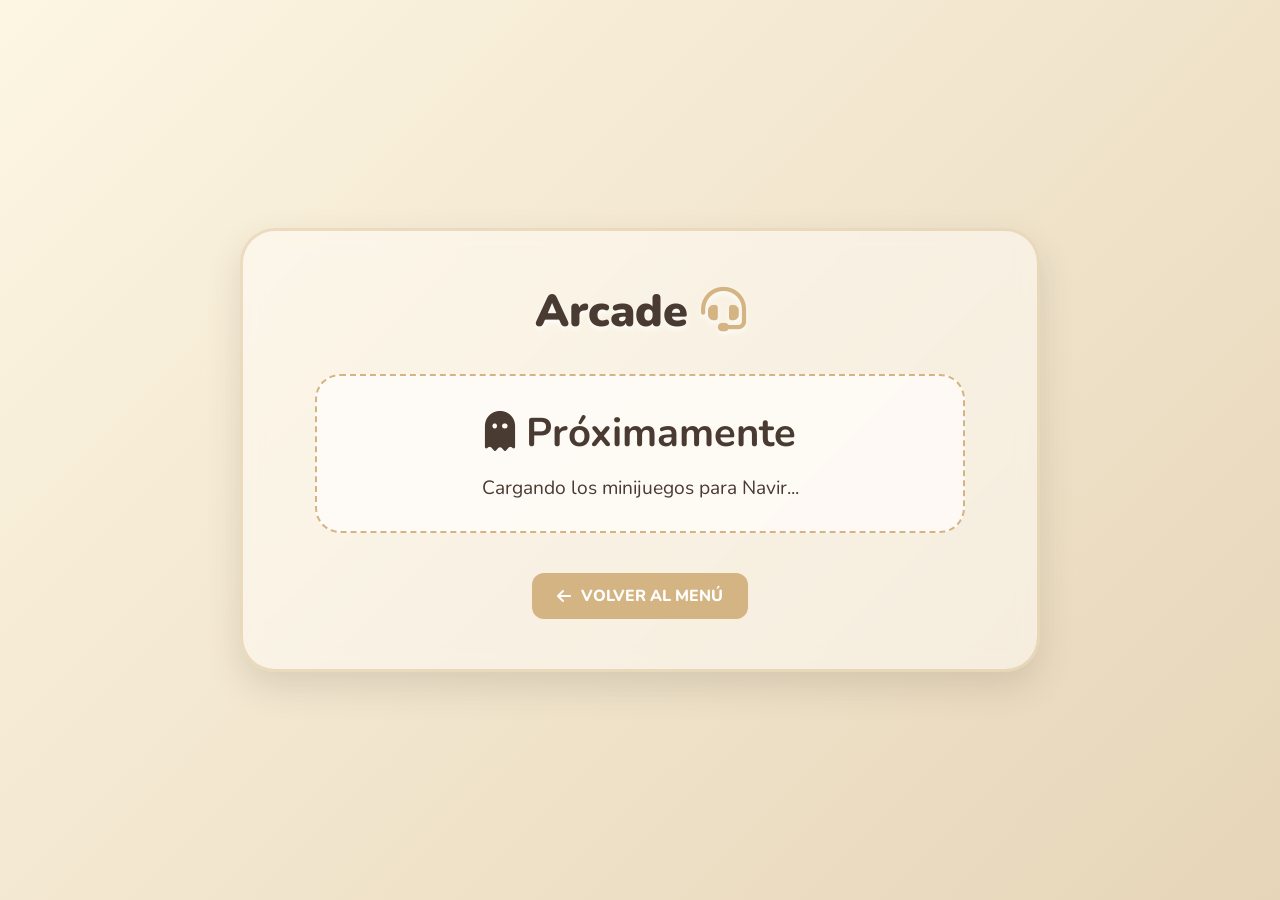
==== juegos.html @ 5323a705 "|" ====
<!DOCTYPE html>
<html lang="es">
<head>
    <meta charset="UTF-8">
    <meta name="viewport" content="width=device-width, initial-scale=1.0">
    <title>Mini Juegos - Navir 🐾</title>
    <link rel="stylesheet" href="https://cdnjs.cloudflare.com/ajax/libs/font-awesome/6.4.0/css/all.min.css">
    <link rel="stylesheet" href="style.css">
</head>
<body>
    <div class="game-container">
        <h2>Arcade <i class="fa-solid fa-headset" style="color: var(--marron-suave);"></i></h2>
        <br>
        <div class="cancion-card" style="text-align: center;">
            <h3 style="font-size: 2.5rem; color: var(--texto-oscuro);"><i class="fa-solid fa-ghost"></i> Próximamente</h3>
            <p style="margin-top: 15px; font-size: 1.2rem; font-family: var(--main-font);">Cargando los minijuegos para Navir...</p>
        </div>
        <a href="index.html" class="btn-back"><i class="fa-solid fa-arrow-left"></i> Volver al Menú</a>
    </div>
    <script src="script.js"></script>
</body>
</html>
---- style.css ----
/* Importar Google Fonts */
@import url('https://fonts.googleapis.com/css2?family=Caveat:wght@500;700&family=Nunito:ital,wght@0,400;0,700;0,900;1,400&display=swap');

:root {
    /* Paleta cálida, juguetona y tierno */
    --fondo-claro: #FDF6E3;      
    --fondo-medio: #E6D5B8;      
    --marron-suave: #D4B483;     
    --texto-oscuro: #4A3B32;     
    --texto-medio: #735D4E;      
    --blanco-crema: #FFFDF9;     
    
    --main-font: 'Nunito', sans-serif;
    --hand-font: 'Caveat', cursive; 
}

* {
    margin: 0;
    padding: 0;
    box-sizing: border-box;
}

body {
    background: linear-gradient(135deg, var(--fondo-claro), var(--fondo-medio), var(--marron-suave));
    background-size: 200% 200%;
    animation: gradientBG 20s ease infinite;
    color: var(--texto-oscuro);
    font-family: var(--main-font);
    display: flex;
    justify-content: center;
    align-items: center;
    min-height: 100vh;
    padding: 20px;
    overflow-x: hidden;
}

@keyframes gradientBG {
    0% { background-position: 0% 50%; }
    50% { background-position: 100% 50%; }
    100% { background-position: 0% 50%; }
}

/* EFECTO NIEVE */
.snow-container {
    position: fixed;
    top: 0; left: 0; width: 100vw; height: 100vh;
    pointer-events: none;
    z-index: 0; 
    overflow: hidden;
}

.snowflake {
    position: absolute;
    top: -10vh;
    color: rgba(255, 255, 255, 0.9); 
    text-shadow: 0 0 8px rgba(255, 255, 255, 0.8);
    will-change: transform; 
}

/* Contenedor principal */
.game-container {
    width: 100%;
    max-width: 800px;
    background: rgba(255, 253, 249, 0.5); 
    border: 3px solid rgba(212, 180, 131, 0.4);
    border-radius: 35px; 
    padding: 50px 40px;
    box-shadow: 0 15px 35px rgba(74, 59, 50, 0.15); 
    backdrop-filter: blur(10px);
    -webkit-backdrop-filter: blur(10px);
    text-align: center;
    position: relative;
    z-index: 10; 
    animation: float 5s ease-in-out infinite;
}

@keyframes float {
    0% { transform: translateY(0px); }
    50% { transform: translateY(-8px); }
    100% { transform: translateY(0px); }
}

h1, h2 {
    color: var(--texto-oscuro);
    margin-bottom: 10px;
    font-size: 2.8rem;
    font-weight: 900;
    text-shadow: 0 3px 5px rgba(255, 255, 255, 0.8); 
}

.subtitle {
    font-size: 1.2rem;
    color: var(--texto-medio);
    margin-bottom: 40px;
    font-weight: 700;
}

/* Decoraciones */
.decoracion {
    position: absolute;
    color: rgba(212, 180, 131, 0.3); 
    font-size: 3.5rem;
    pointer-events: none;
    transition: all 0.5s ease;
}
.game-container:hover .decoracion { transform: scale(1.1) rotate(15deg); color: rgba(212, 180, 131, 0.5); }
.decor-tl { top: 30px; left: 30px; }
.decor-br { bottom: 30px; right: 30px; }

/* Botones */
.menu-grid {
    display: flex;
    flex-direction: column;
    gap: 20px;
    width: 100%;
    max-width: 400px;
    margin: 0 auto;
}

.btn-game {
    background: var(--blanco-crema);
    color: var(--texto-oscuro);
    border: 3px solid var(--marron-suave);
    padding: 16px;
    font-size: 1.2rem;
    font-weight: 800;
    border-radius: 20px;
    cursor: pointer;
    transition: all 0.3s ease;
    text-transform: uppercase;
    text-decoration: none;
    display: flex;
    align-items: center;
    justify-content: center;
    gap: 15px; 
    box-shadow: 0 8px 15px rgba(74, 59, 50, 0.1);
}

.btn-game i { font-size: 1.5rem; color: var(--marron-suave); transition: 0.3s; } 

.btn-game:hover {
    background-color: var(--texto-oscuro);
    color: var(--blanco-crema);
    border-color: var(--texto-oscuro);
    transform: translateY(-5px) scale(1.02);
    box-shadow: 0 12px 20px rgba(74, 59, 50, 0.3);
}
.btn-game:hover i { color: var(--blanco-crema); }

.btn-back {
    display: inline-flex;
    align-items: center;
    gap: 10px;
    margin-top: 40px;
    background-color: var(--marron-suave);
    color: #fff;
    text-decoration: none;
    padding: 12px 25px;
    border-radius: 12px;
    font-weight: 800;
    transition: all 0.3s ease;
    text-transform: uppercase;
}

.btn-back:hover { background-color: var(--texto-oscuro); transform: scale(1.05); }

/* Tipografía de la canción */
.lyrics {
    font-family: var(--hand-font);
    font-size: 1.8rem;
    line-height: 1.5;
    max-height: 50vh;
    overflow-y: auto;
    padding: 10px 20px;
    color: var(--texto-oscuro);
    text-align: center;
}
.lyrics::-webkit-scrollbar { width: 8px; }
.lyrics::-webkit-scrollbar-thumb { background: var(--marron-suave); border-radius: 10px; }

.cancion-card {
    background: rgba(255, 253, 249, 0.8);
    padding: 30px;
    border-radius: 25px;
    border: 2px dashed var(--marron-suave);
    max-width: 650px;
    margin: 0 auto;
}

/* RECUERDOS */
.recuerdos-wrapper {
    display: flex;
    flex-direction: column;
    align-items: center;
    width: 100%;
    max-width: 1200px;
    z-index: 10; 
    position: relative;
}

.memory-board {
    display: flex;
    flex-wrap: wrap;
    justify-content: center;
    align-items: center;
    gap: 30px;
    margin-top: 30px;
    width: 100%;
}

.memory-item {
    transition: transform 0.4s cubic-bezier(0.175, 0.885, 0.32, 1.275), box-shadow 0.4s ease;
    cursor: pointer;
    position: relative;
    box-shadow: 0 10px 25px rgba(74, 59, 50, 0.2);
}

.memory-item:hover {
    transform: scale(1.1) rotate(0deg) !important;
    z-index: 100;
    box-shadow: 0 20px 40px rgba(74, 59, 50, 0.4);
}

.polaroid {
    background: #fff;
    padding: 15px 15px 45px 15px;
    border-radius: 4px;
    width: 260px;
}
.polaroid img {
    width: 100%;
    height: 220px;
    object-fit: cover;
}

.note {
    background: #FFFDF9; 
    color: var(--texto-oscuro);
    padding: 25px;
    border-radius: 5px;
    font-family: var(--hand-font);
    font-size: 1.6rem; 
    line-height: 1.3;
    position: relative;
    border: 1px solid rgba(212, 180, 131, 0.3);
}

.note::before, .polaroid::before {
    content: "";
    position: absolute;
    top: -12px;
    left: 50%;
    transform: translateX(-50%) rotate(-2deg);
    width: 100px;
    height: 30px;
    background: rgba(255, 255, 255, 0.6);
    box-shadow: 0 1px 3px rgba(74, 59, 50, 0.1);
    backdrop-filter: blur(2px);
}

.rot-1 { transform: rotate(-4deg); }
.rot-2 { transform: rotate(5deg); }
.rot-3 { transform: rotate(-3deg); }
.rot-4 { transform: rotate(4deg); }
.rot-5 { transform: rotate(-6deg); }

/* RELOJ */
#reloj {
    display: flex;
    justify-content: center;
    gap: 15px;
    margin-top: 10px;
}

.tiempo-box {
    display: flex;
    flex-direction: column;
    align-items: center;
    background: rgba(255, 255, 255, 0.4);
    padding: 8px 12px;
    border-radius: 10px;
    min-width: 60px;
}

.tiempo-box strong {
    font-size: 1.4rem;
    color: var(--texto-oscuro);
}

.tiempo-box span {
    font-size: 0.7rem;
    text-transform: uppercase;
    font-family: var(--main-font);
}

/* CARTA ROMÁNTICA */
.body-carta {
    margin: 0;
    padding: 0;
    min-height: 100vh;
    background: #f7eedf;
    font-family: 'Quicksand', sans-serif;
    display: flex;
    justify-content: center;
    align-items: center;
    position: relative;
    overflow-x: hidden;
}

.patrones-fondo {
    position: absolute;
    inset: 0;
    z-index: 0;
    overflow: hidden;
    pointer-events: none;
}

.manchas-beige {
    position: absolute;
    inset: 0;
    background-image:
        radial-gradient(circle at 15% 20%, rgba(139,87,42,.18) 0%, transparent 30%),
        radial-gradient(circle at 85% 75%, rgba(120,70,30,.15) 0%, transparent 35%),
        radial-gradient(circle at 50% 90%, rgba(160,104,60,.15) 0%, transparent 25%),
        radial-gradient(circle at 75% 15%, rgba(120,70,30,.12) 0%, transparent 30%);
}

.huellas-patas {
    position: absolute;
    inset: 0;
    opacity: .18;
    background-image:
        url("data:image/svg+xml,%3Csvg xmlns='http://www.w3.org/2000/svg' width='80' height='80'%3E%3Cg fill='%238d7154'%3E%3Ccircle cx='20' cy='20' r='4'/%3E%3Ccircle cx='40' cy='20' r='4'/%3E%3Ccircle cx='30' cy='10' r='4'/%3E%3Ccircle cx='30' cy='30' r='6'/%3E%3C/g%3E%3C/svg%3E");
    background-size: 90px;
    background-repeat: repeat;
    transform: rotate(-8deg);
}

.estrellas {
    position: absolute;
    inset: 0;
    background-image: radial-gradient(circle, rgba(255,255,255,.8) 1.5px, transparent 2px);
    background-size: 120px 120px;
    opacity: .35;
}

.corazon {
    position: absolute;
    opacity: .12;
    animation: flotar 6s ease-in-out infinite;
}

@keyframes flotar {
    0%,100% { transform: translateY(0); }
    50% { transform: translateY(-15px); }
}

.contenedor-carta {
    position: relative;
    z-index: 1;
    display: flex;
    flex-wrap: wrap;
    max-width: 1150px;
    width: 90%;
    gap: 60px;
    align-items: center;
}

.lado-fotos {
    flex: 1;
    min-width: 320px;
    display: grid;
    grid-template-columns: repeat(2, 1fr);
    gap: 20px;
}

.polaroid-wrapper {
    position: relative;
    background: white;
    padding: 10px 10px 30px;
    border-radius: 8px;
    box-shadow: 0 10px 25px rgba(0,0,0,.12);
    transition: .3s ease;
}

.polaroid-wrapper::before {
    content: "";
    position: absolute;
    width: 60px;
    height: 20px;
    background: rgba(255,230,180,.8);
    top: -10px;
    left: 50%;
    transform: translateX(-50%) rotate(-5deg);
    border-radius: 4px;
}

.foto-carta {
    width: 100%;
    aspect-ratio: 1/1;
    object-fit: cover;
    border-radius: 4px;
}

.lado-fotos .polaroid-wrapper:nth-child(1){ transform: rotate(-5deg); }
.lado-fotos .polaroid-wrapper:nth-child(2){ transform: rotate(4deg); }
.lado-fotos .polaroid-wrapper:nth-child(3){ transform: rotate(3deg); }
.lado-fotos .polaroid-wrapper:nth-child(4){ transform: rotate(-4deg); }

.polaroid-wrapper:hover {
    transform: scale(1.08) rotate(0deg) !important;
    z-index: 2;
}

.lado-texto {
    flex: 1.2;
    min-width: 320px;
}

.tarjeta-carta {
    position: relative;
    background: #fffefb;
    padding: 45px;
    border-radius: 15px;
    border: 1px solid #e5dac7;
    box-shadow: 0 20px 40px rgba(0,0,0,.12), 0 10px 20px rgba(0,0,0,.08);
}

.tarjeta-carta::before {
    content: '';
    position: absolute;
    top: -18px;
    left: 20px;
    width: calc(100% - 40px);
    height: 60px;
    background: #f3e8d5;
    border-radius: 10px 10px 0 0;
    z-index: -1;
}

.titulo-carta {
    font-family: 'Caveat', cursive;
    font-size: 4rem;
    color: #333;
    margin-bottom: 5px;
}

.adorno-titulo {
    font-size: 1.5rem;
    margin-bottom: 20px;
}

.parrafo-carta {
    font-size: 1.1rem;
    line-height: 1.8;
    color: #444;
}

.final-carta {
    font-family: 'Caveat', cursive;
    font-size: 3rem;
    margin-top: 25px;
    color: #222;
}

.boton-volver-carta {
    display: inline-block;
    margin-top: 35px;
    padding: 12px 28px;
    border-radius: 30px;
    text-decoration: none;
    border: 1px solid #d3c6b0;
    color: #555;
    transition: .3s;
}

.boton-volver-carta:hover {
    background: #efe3d0;
    transform: translateY(-2px);
}

/* =========================================
   REPRODUCTOR DE MÚSICA (ESCRITORIO)
   ========================================= */
.music-card {
    margin: 35px auto;
    max-width: 600px;
    background: rgba(255,253,249,.85);
    border-radius: 30px;
    padding: 30px;
    display: flex;
    align-items: center;
    gap: 30px;
    box-shadow: 0 15px 35px rgba(74,59,50,.15);
    border: 2px solid rgba(212,180,131,.25);
}

.music-cover {
    width: 110px;
    height: 110px;
    border-radius: 25px;
    background: linear-gradient(135deg,#f5e2ba,#d4b483);
    display: flex;
    justify-content: center;
    align-items: center;
    font-size: 3rem;
    flex-shrink: 0;
}

.music-info {
    flex: 1;
    text-align: center;
}

.music-info h3 {
    margin: 0;
    font-size: 2rem;
    font-weight: 900;
}

.music-info p {
    margin-top: 8px;
    margin-bottom: 20px;
    color: var(--texto-medio);
    font-size: 1.1rem;
}

.player-controls {
    display: flex;
    justify-content: center;
    align-items: center;
    gap: 20px;
    margin-bottom: 18px;
}

.player-controls button {
    width: 55px;
    height: 55px;
    border: none;
    border-radius: 50%;
    background: var(--marron-suave);
    color: white;
    cursor: pointer;
    transition: .3s;
    font-size: 1rem;
}

.player-controls button:hover {
    transform: scale(1.1);
}

#playBtn {
    width: 70px;
    height: 70px;
    font-size: 1.3rem;
}

.music-footer {
    display: flex;
    justify-content: center;
    align-items: center;
    gap: 10px;
    color: var(--texto-medio);
    font-size: 1.1rem;
}

/* =========================================
   NUEVO REAJUSTE RESPONSIVE (Móviles y Tablets)
   ========================================= */

/* Pantallas medianas y móviles grandes (hasta 768px) */
@media (max-width: 768px) {
    /* Ajustes generales */
    body { padding: 10px; }
    h1 { font-size: 2.2rem; }
    h2 { font-size: 1.8rem; }
    .decoracion { display: none; } /* Ocultamos decoraciones para no saturar la pantalla */

    /* Contenedor principal */
    .game-container { 
        padding: 30px 20px; 
        width: 100%;
        box-sizing: border-box;
        border-radius: 25px;
    }

    /* Botones y Menú */
    .menu-grid { width: 100%; }
    .btn-game { padding: 14px; font-size: 1.1rem; }

    /* Reloj y Tiempos */
    #reloj { flex-wrap: wrap; gap: 10px; }
    .tiempo-box { min-width: 65px; flex: 1; }

    /* Recuerdos y Polaroids */
    .memory-board { flex-direction: column; gap: 20px; }
    .polaroid, .note { 
        width: 100%; 
        max-width: 320px; 
        box-sizing: border-box; 
    }
    .note { font-size: 1.4rem; }
    .lyrics { font-size: 1.4rem; padding: 10px; }
    
    /* Quitamos rotaciones en móviles para evitar scroll horizontal y desbordes */
    .rot-1, .rot-2, .rot-3, .rot-4, .rot-5 { 
        transform: rotate(0deg); 
        margin-bottom: 10px; 
    }
    .memory-item:hover { transform: scale(1.02) !important; } 

    /* Carta Premium */
    .contenedor-carta {
        flex-direction: column;
        gap: 30px;
        padding: 10px;
        width: 100%;
        box-sizing: border-box;
    }
    .tarjeta-carta { padding: 25px 20px; width: 100%; box-sizing: border-box; }
    .titulo-carta { text-align: center; font-size: 3.2rem; }
    .adorno-titulo, .parrafo-carta, .final-carta { text-align: center; }

    /* Reproductor de Música */
    .music-card {
        flex-direction: column;
        padding: 25px 20px;
        gap: 20px;
        width: 100%; 
        box-sizing: border-box;
    }
    .music-cover {
        width: 90px;
        height: 90px;
        font-size: 2.5rem;
    }
    .music-info h3 { font-size: 1.6rem; }
    .player-controls { gap: 15px; }
    #playBtn { width: 60px; height: 60px; font-size: 1.1rem; }
    .player-controls button { width: 45px; height: 45px; }
}

/* Celulares muy pequeños (hasta 480px) */
@media (max-width: 480px) {
    h1 { font-size: 1.8rem; }
    .game-container { padding: 25px 15px; }
    
    .btn-game { font-size: 1rem; padding: 12px; }
    .btn-game i { font-size: 1.2rem; }

    /* Forzamos que las fotos de la carta vayan en 1 sola columna */
    .lado-fotos {
        grid-template-columns: 1fr;
        gap: 15px;
        width: 100%;
    }
    .lado-fotos .polaroid-wrapper { transform: rotate(0deg) !important; width: 100%; box-sizing: border-box; }
    .polaroid-wrapper:hover { transform: scale(1.02) !important; }

    .titulo-carta { font-size: 2.8rem; }
    .parrafo-carta { font-size: 1rem; }
}
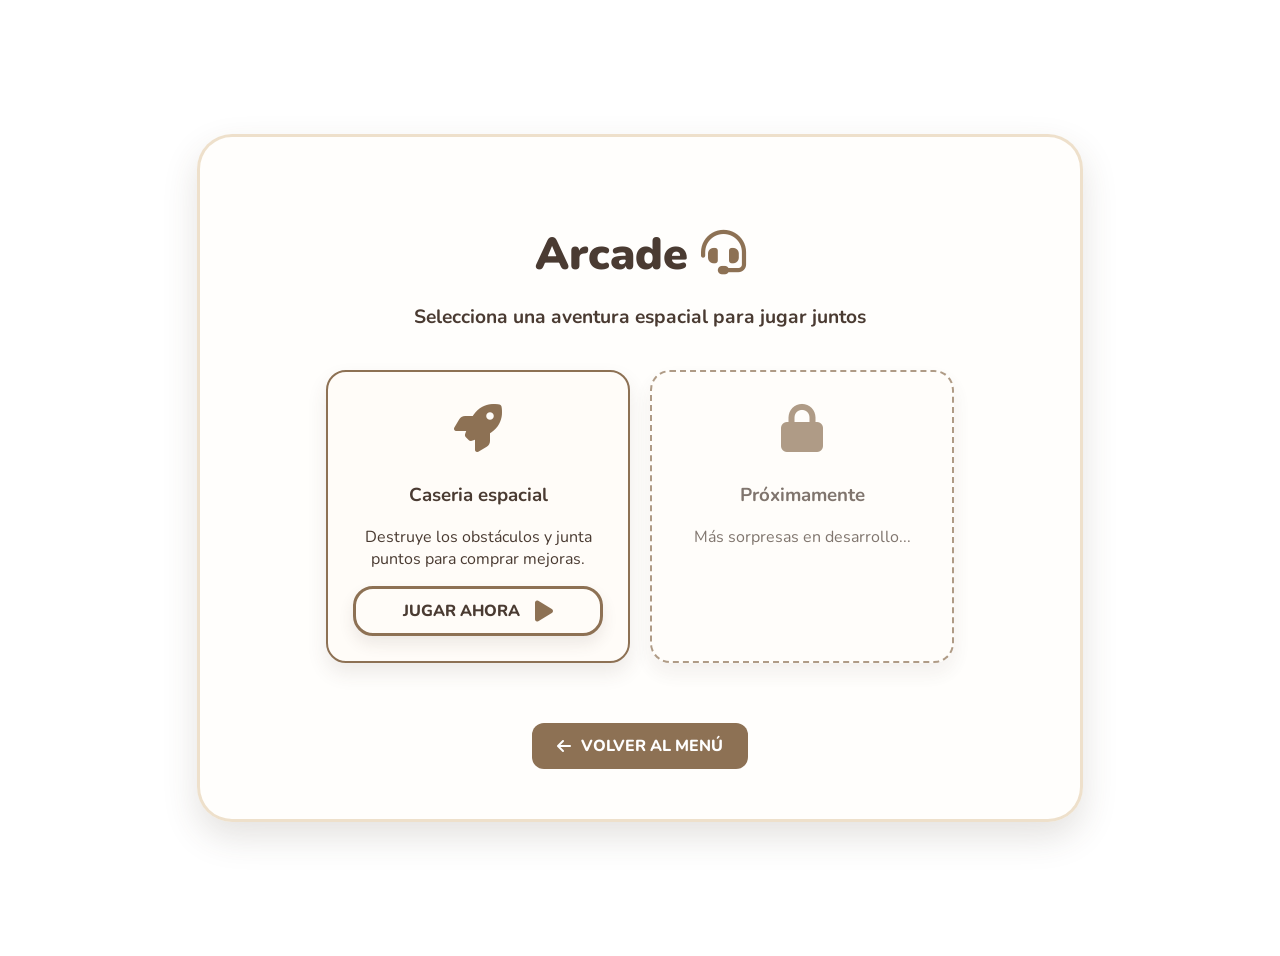
==== commit df720de5: "1" ====
--- a/juegos.html
+++ b/juegos.html
@@ -3,18 +3,37 @@
 <head>
     <meta charset="UTF-8">
     <meta name="viewport" content="width=device-width, initial-scale=1.0">
-    <title>Mini Juegos - Navir 🐾</title>
+    <title>Mini Juegos - Navir 🤍</title>
     <link rel="stylesheet" href="https://cdnjs.cloudflare.com/ajax/libs/font-awesome/6.4.0/css/all.min.css">
     <link rel="stylesheet" href="style.css">
+    <link rel="stylesheet" href="arcade.css">
 </head>
 <body>
     <div class="game-container">
         <h2>Arcade <i class="fa-solid fa-headset" style="color: var(--marron-suave);"></i></h2>
-        <br>
-        <div class="cancion-card" style="text-align: center;">
-            <h3 style="font-size: 2.5rem; color: var(--texto-oscuro);"><i class="fa-solid fa-ghost"></i> Próximamente</h3>
-            <p style="margin-top: 15px; font-size: 1.2rem; font-family: var(--main-font);">Cargando los minijuegos para Navir...</p>
+        <p class="subtitle">Selecciona una aventura espacial para jugar juntos</p>
+        
+        <div class="arcade-grid">
+            <!-- Tarjeta del Juego de la Navecita -->
+            <div class="arcade-card">
+                <div class="arcade-icon">
+                    <i class="fa-solid fa-rocket"></i>
+                </div>
+                <h3>Caseria espacial</h3>
+                <p>Destruye los obstáculos y junta puntos para comprar mejoras.</p>
+                <a href="navecita.html" class="btn-game btn-play">Jugar Ahora <i class="fa-solid fa-play"></i></a>
+            </div>
+
+            <!-- Espacio para futuros juegos -->
+            <div class="arcade-card locked">
+                <div class="arcade-icon">
+                    <i class="fa-solid fa-lock"></i>
+                </div>
+                <h3>Próximamente</h3>
+                <p>Más sorpresas en desarrollo...</p>
+            </div>
         </div>
+
         <a href="index.html" class="btn-back"><i class="fa-solid fa-arrow-left"></i> Volver al Menú</a>
     </div>
     <script src="script.js"></script>
--- a/style.css
+++ b/style.css
@@ -1,24 +1,48 @@
 /* Importar Google Fonts */
 @import url('https://fonts.googleapis.com/css2?family=Caveat:wght@500;700&family=Nunito:ital,wght@0,400;0,700;0,900;1,400&display=swap');
 
+/* ===========================
+   VARIABLES Y ESTILO GENERAL
+   =========================== */
 :root {
-    /* Paleta cálida, juguetona y tierno */
-    --fondo-claro: #FDF6E3;      
-    --fondo-medio: #E6D5B8;      
-    --marron-suave: #D4B483;     
-    --texto-oscuro: #4A3B32;     
-    --texto-medio: #735D4E;      
-    --blanco-crema: #FFFDF9;     
-    
+    --bg-color: #fffefb; /* Beige claro */
+    --texto-oscuro: #4a3b32; /* Marrón oscuro */
+    --marron-suave: #8d7154; /* Marrón medio */
+    --detalles: #b88d56; /* Ocre/Dorado */
+    --acento-rojo: #e63946;
+    --acento-naranja: #fca311;
     --main-font: 'Nunito', sans-serif;
-    --hand-font: 'Caveat', cursive; 
-}
-
-* {
+}
+
+.game-body {
+    background-color: var(--bg-color);
+    background-image: radial-gradient(var(--detalles) 1px, transparent 1px);
+    background-size: 30px 30px;
+    font-family: var(--main-font);
+    color: var(--texto-oscuro);
+    display: flex;
+    justify-content: center;
+    align-items: center;
+    min-height: 100vh;
     margin: 0;
-    padding: 0;
-    box-sizing: border-box;
-}
+    padding: 10px;
+}
+
+.glass-container {
+    background: rgba(255, 255, 255, 0.7);
+    backdrop-filter: blur(10px);
+    -webkit-backdrop-filter: blur(10px);
+    border: 1px solid rgba(255, 255, 255, 0.5);
+    border-radius: 24px;
+    padding: 20px;
+    box-shadow: 0 8px 32px rgba(74, 59, 50, 0.15);
+    width: 100%;
+    max-width: 500px;
+    display: flex;
+    flex-direction: column;
+    gap: 15px;
+}
+
 
 body {
     background: linear-gradient(135deg, var(--fondo-claro), var(--fondo-medio), var(--marron-suave));
@@ -38,23 +62,6 @@
     0% { background-position: 0% 50%; }
     50% { background-position: 100% 50%; }
     100% { background-position: 0% 50%; }
-}
-
-/* EFECTO NIEVE */
-.snow-container {
-    position: fixed;
-    top: 0; left: 0; width: 100vw; height: 100vh;
-    pointer-events: none;
-    z-index: 0; 
-    overflow: hidden;
-}
-
-.snowflake {
-    position: absolute;
-    top: -10vh;
-    color: rgba(255, 255, 255, 0.9); 
-    text-shadow: 0 0 8px rgba(255, 255, 255, 0.8);
-    will-change: transform; 
 }
 
 /* Contenedor principal */
@@ -222,7 +229,7 @@
 }
 
 .polaroid {
-    background: #fff;
+    background: #fdcc83;
     padding: 15px 15px 45px 15px;
     border-radius: 4px;
     width: 260px;
@@ -234,7 +241,7 @@
 }
 
 .note {
-    background: #FFFDF9; 
+    background: #f3e8d1; 
     color: var(--texto-oscuro);
     padding: 25px;
     border-radius: 5px;
@@ -659,4 +666,196 @@
 
     .titulo-carta { font-size: 2.8rem; }
     .parrafo-carta { font-size: 1rem; }
-}+}
+
+/* ===========================
+   MODAL MENSAJITOS
+=========================== */
+
+.btn-flotante{
+    position:fixed;
+    right:35px;
+    bottom:35px;
+    width:65px;
+    height:65px;
+    border:none;
+    border-radius:50%;
+    background:#d4b483;
+    color:#fff;
+    font-size:1.5rem;
+    cursor:pointer;
+    box-shadow:0 10px 25px rgba(0,0,0,.25);
+    transition:.3s;
+    z-index:1000;
+}
+
+.btn-flotante:hover{
+    transform:scale(1.08) rotate(90deg);
+    background:#b88d56;
+}
+
+.modal-oculto{
+    position:fixed;
+    inset:0;
+    background:rgba(0,0,0,.45);
+    display:none;
+    justify-content:center;
+    align-items:center;
+    z-index:9999;
+    backdrop-filter:blur(5px);
+}
+
+.modal-oculto.activo{
+    display:flex;
+}
+
+.modal-contenido{
+    width:420px;
+    max-width:90%;
+    background:#fffefb;
+    border-radius:18px;
+    padding:30px;
+    box-shadow:0 20px 50px rgba(0,0,0,.25);
+    border:2px solid rgba(212,180,131,.3);
+    animation:aparecer .35s ease;
+}
+
+@keyframes aparecer{
+    from{
+        transform:translateY(30px) scale(.9);
+        opacity:0;
+    }
+    to{
+        transform:translateY(0) scale(1);
+        opacity:1;
+    }
+}
+
+.modal-contenido h3{
+    text-align:center;
+    margin-bottom:20px;
+    font-size:1.6rem;
+    color:#4A3B32;
+}
+
+#texto-nuevo-recuerdo{
+    width:100%;
+    height:180px;
+    resize:none;
+    border:2px solid #e8d8b6;
+    border-radius:12px;
+    padding:15px;
+    outline:none;
+    font-size:1rem;
+    font-family:'Nunito',sans-serif;
+    transition:.25s;
+}
+
+#texto-nuevo-recuerdo:focus{
+    border-color:#d4b483;
+    box-shadow:0 0 0 4px rgba(212,180,131,.25);
+}
+
+.modal-botones{
+    display:flex;
+    justify-content:flex-end;
+    gap:12px;
+    margin-top:20px;
+}
+
+.btn{
+    border:none;
+    padding:12px 20px;
+    border-radius:12px;
+    cursor:pointer;
+    font-weight:bold;
+    transition:.25s;
+    background:#d4b483;
+    color:white;
+}
+
+.btn:hover{
+    transform:translateY(-2px);
+}
+
+.btn-cancelar{
+    background:#888;
+}
+
+/* ===========================
+   ESTILOS DEL ARCADE Y NAVECITA
+   =========================== */
+.arcade-grid {
+    display: flex;
+    gap: 20px;
+    justify-content: center;
+    flex-wrap: wrap;
+    margin-bottom: 20px;
+}
+
+.arcade-card {
+    background: rgba(255, 253, 249, 0.9);
+    border: 2px solid var(--marron-suave);
+    border-radius: 20px;
+    padding: 25px;
+    width: 250px;
+    text-align: center;
+    box-shadow: 0 10px 20px rgba(74, 59, 50, 0.1);
+    transition: transform 0.3s ease;
+}
+
+.arcade-card:hover {
+    transform: translateY(-10px);
+}
+
+.arcade-card.locked {
+    opacity: 0.7;
+    border-style: dashed;
+}
+
+.arcade-icon {
+    font-size: 3rem;
+    color: var(--marron-suave);
+    margin-bottom: 15px;
+}
+
+.btn-play {
+    margin-top: 15px;
+    font-size: 1rem;
+    padding: 10px;
+}
+
+/* Lienzo del juego */
+.canvas-container {
+    padding: 20px;
+    max-width: 500px;
+}
+
+.game-header {
+    display: flex;
+    justify-content: space-between;
+    align-items: center;
+    margin-bottom: 15px;
+}
+
+.score-board {
+    font-size: 1.5rem;
+    font-weight: 900;
+    color: var(--texto-oscuro);
+    background: rgba(255, 255, 255, 0.6);
+    padding: 5px 15px;
+    border-radius: 15px;
+    border: 2px dashed var(--marron-suave);
+}
+
+#gameCanvas {
+    background: #2b2b2b;
+    border-radius: 15px;
+    box-shadow: inset 0 0 20px rgba(0,0,0,0.5);
+    width: 100%;
+    max-width: 400px;
+    height: auto;
+    aspect-ratio: 4/5;
+    display: block;
+    margin: 0 auto;
+}
--- a/arcade.css
+++ b/arcade.css
@@ -0,0 +1,353 @@
+/* ===========================
+   ARCADE Y MINIJUEGOS (navecita.html)
+=========================== */
+.game-header {
+    background: var(--card-bg);
+    padding: 15px;
+    border-radius: 16px;
+    border: 2px dashed var(--marron-suave);
+    box-shadow: 0 8px 25px var(--shadow-color);
+}
+
+.health-bar-wrapper {
+    background: var(--bg-color);
+    border: 2px solid var(--glass-border);
+}
+
+.canvas-wrapper {
+    border-radius: 20px;
+    overflow: hidden;
+    box-shadow: 0 10px 30px var(--shadow-color);
+    border: 3px solid var(--detalles);
+    transition: border-color 0.3s;
+}
+
+.canvas-wrapper:hover {
+    border-color: var(--acento-naranja);
+}
+
+/* ===========================
+   VARIABLES Y ESTILO GENERAL
+   =========================== */
+:root {
+    --bg-color: #fffefb; /* Beige claro */
+    --texto-oscuro: #4a3b32; /* Marrón oscuro */
+    --marron-suave: #8d7154; /* Marrón medio */
+    --detalles: #b88d56; /* Ocre/Dorado */
+    --acento-rojo: #e63946;
+    --acento-naranja: #fca311;
+    --main-font: 'Nunito', sans-serif;
+}
+
+.game-body {
+    background-color: var(--bg-color);
+    background-image: radial-gradient(var(--detalles) 1px, transparent 1px);
+    background-size: 30px 30px;
+    font-family: var(--main-font);
+    color: var(--texto-oscuro);
+    display: flex;
+    justify-content: center;
+    align-items: center;
+    min-height: 100vh;
+    margin: 0;
+    padding: 10px;
+}
+
+.glass-container {
+    background: rgba(255, 255, 255, 0.7);
+    backdrop-filter: blur(10px);
+    -webkit-backdrop-filter: blur(10px);
+    border: 1px solid rgba(255, 255, 255, 0.5);
+    border-radius: 24px;
+    padding: 20px;
+    box-shadow: 0 8px 32px rgba(74, 59, 50, 0.15);
+    width: 100%;
+    max-width: 500px;
+    display: flex;
+    flex-direction: column;
+    gap: 15px;
+}
+
+/* ===========================
+   HEADER Y ESTADÍSTICAS
+   =========================== */
+.game-header {
+    display: flex;
+    justify-content: space-between;
+    align-items: center;
+    flex-wrap: wrap;
+    gap: 10px;
+}
+
+.title-area h2 {
+    margin: 0;
+    font-size: 1.8rem;
+    font-weight: 900;
+    display: flex;
+    align-items: center;
+    gap: 8px;
+}
+
+.floating-heart {
+    color: var(--acento-rojo);
+    animation: float 2s ease-in-out infinite;
+}
+
+@keyframes float {
+    0%, 100% { transform: translateY(0); }
+    50% { transform: translateY(-5px) scale(1.1); }
+}
+
+.btn-icon {
+    text-decoration: none;
+    color: var(--marron-suave);
+    font-size: 0.9rem;
+    font-weight: bold;
+    display: flex;
+    align-items: center;
+    gap: 5px;
+    transition: color 0.3s;
+}
+
+.btn-icon:hover {
+    color: var(--texto-oscuro);
+}
+
+.stats-board {
+    background: rgba(255, 255, 255, 0.9);
+    padding: 10px 15px;
+    border-radius: 16px;
+    box-shadow: 0 4px 15px rgba(0,0,0,0.05);
+    display: flex;
+    flex-direction: column;
+    align-items: flex-end;
+    gap: 8px;
+}
+
+.score-display {
+    font-size: 1.2rem;
+    font-weight: 900;
+    color: var(--texto-oscuro);
+}
+
+.health-container {
+    display: flex;
+    align-items: center;
+    gap: 8px;
+}
+
+.health-icon {
+    color: var(--acento-rojo);
+}
+
+.health-bar-wrapper {
+    width: 120px;
+    height: 12px;
+    background: #e0d5c1;
+    border-radius: 10px;
+    overflow: hidden;
+}
+
+.health-bar {
+    width: 100%;
+    height: 100%;
+    background: linear-gradient(90deg, #4caf50, #81c784);
+    border-radius: 10px;
+    transition: width 0.3s ease-out, background 0.3s;
+}
+
+/* ===========================
+   TIENDA Y HABILIDADES
+   =========================== */
+.shop-panel {
+    display: flex;
+    gap: 10px;
+    justify-content: center;
+}
+
+.shop-item {
+    flex: 1;
+    display: flex;
+    flex-direction: column;
+    gap: 5px;
+}
+
+.btn-shop {
+    background: linear-gradient(135deg, var(--marron-suave), var(--texto-oscuro));
+    color: white;
+    border: none;
+    padding: 10px 5px;
+    border-radius: 12px;
+    font-weight: bold;
+    font-family: var(--main-font);
+    cursor: pointer;
+    font-size: 0.85rem;
+    transition: transform 0.2s, box-shadow 0.2s;
+    box-shadow: 0 4px 10px rgba(141, 113, 84, 0.3);
+}
+
+.btn-shop:active {
+    transform: scale(0.95);
+}
+
+.btn-shop:disabled {
+    background: #ccc;
+    box-shadow: none;
+    cursor: not-allowed;
+    color: #666;
+}
+
+.cooldown-bar {
+    height: 4px;
+    background: #e0d5c1;
+    border-radius: 2px;
+    overflow: hidden;
+}
+
+.cd-fill {
+    height: 100%;
+    width: 0%;
+    background: var(--acento-naranja);
+    transition: width 0.1s linear;
+}
+
+/* ===========================
+   CANVAS Y ESTADOS DEL JUEGO
+   =========================== */
+.canvas-wrapper {
+    position: relative;
+    border-radius: 20px;
+    overflow: hidden;
+    box-shadow: inset 0 0 20px rgba(0,0,0,0.1);
+    background: #2b2b2b;
+}
+
+#gameCanvas {
+    display: block;
+    width: 100%;
+    height: auto;
+    aspect-ratio: 4/5;
+    background: radial-gradient(circle at center, #3a3a3a 0%, #1a1a1a 100%);
+}
+
+.boss-warning {
+    position: absolute;
+    top: 20%;
+    left: 50%;
+    transform: translate(-50%, -50%);
+    background: linear-gradient(135deg, var(--acento-rojo), #ff4d4d);
+    color: white;
+    padding: 12px 25px;
+    border-radius: 50px;
+    font-weight: 900;
+    font-size: 1.2rem;
+    text-transform: uppercase;
+    letter-spacing: 1px;
+    animation: flash 0.5s infinite alternate;
+    box-shadow: 0 0 20px rgba(230, 57, 70, 0.6);
+    z-index: 10;
+    white-space: nowrap;
+}
+
+@keyframes flash {
+    from { opacity: 0.7; transform: translate(-50%, -50%) scale(0.95); }
+    to { opacity: 1; transform: translate(-50%, -50%) scale(1.05); }
+}
+
+.game-over-screen {
+    position: absolute;
+    inset: 0;
+    background: rgba(255, 253, 249, 0.85);
+    backdrop-filter: blur(5px);
+    display: flex;
+    flex-direction: column;
+    justify-content: center;
+    align-items: center;
+    z-index: 20;
+    text-align: center;
+}
+
+.game-over-screen h3 {
+    color: var(--texto-oscuro);
+    font-size: 2.5rem;
+    margin: 0 0 10px 0;
+    text-transform: uppercase;
+}
+
+.highlight-score {
+    color: var(--acento-rojo);
+    font-size: 2rem;
+    font-weight: 900;
+    display: block;
+    margin: 10px 0;
+}
+
+.btn-action {
+    background: var(--acento-rojo);
+    color: white;
+    border: none;
+    padding: 15px 30px;
+    border-radius: 50px;
+    font-size: 1.2rem;
+    font-weight: bold;
+    cursor: pointer;
+    font-family: var(--main-font);
+    margin-top: 20px;
+    transition: transform 0.2s;
+}
+
+.btn-action:hover {
+    transform: scale(1.05);
+}
+
+.hidden {
+    display: none !important;
+}
+
+/* ===========================
+   CONTROLES MÓVILES
+   =========================== */
+.mobile-controls {
+    display: flex;
+    justify-content: space-between;
+    align-items: center;
+    padding: 10px 20px;
+}
+
+.btn-control {
+    width: 65px;
+    height: 65px;
+    border-radius: 20px;
+    border: none;
+    background: rgba(255, 255, 255, 0.9);
+    color: var(--marron-suave);
+    font-size: 1.8rem;
+    box-shadow: 0 6px 15px rgba(141, 113, 84, 0.15);
+    transition: background 0.1s, transform 0.1s;
+}
+
+.btn-control:active {
+    background: #e0d5c1;
+    transform: translateY(4px);
+    box-shadow: 0 2px 5px rgba(141, 113, 84, 0.15);
+}
+
+.action-btn {
+    background: linear-gradient(135deg, var(--acento-rojo), #ff6b6b);
+    color: white;
+    width: 80px;
+    height: 80px;
+    border-radius: 50%;
+    font-size: 2.2rem;
+    box-shadow: 0 8px 20px rgba(230, 57, 70, 0.4);
+}
+
+.action-btn:active {
+    background: var(--acento-rojo);
+}
+
+@media (min-width: 769px) {
+    .mobile-controls {
+        display: none;
+    }
+}
